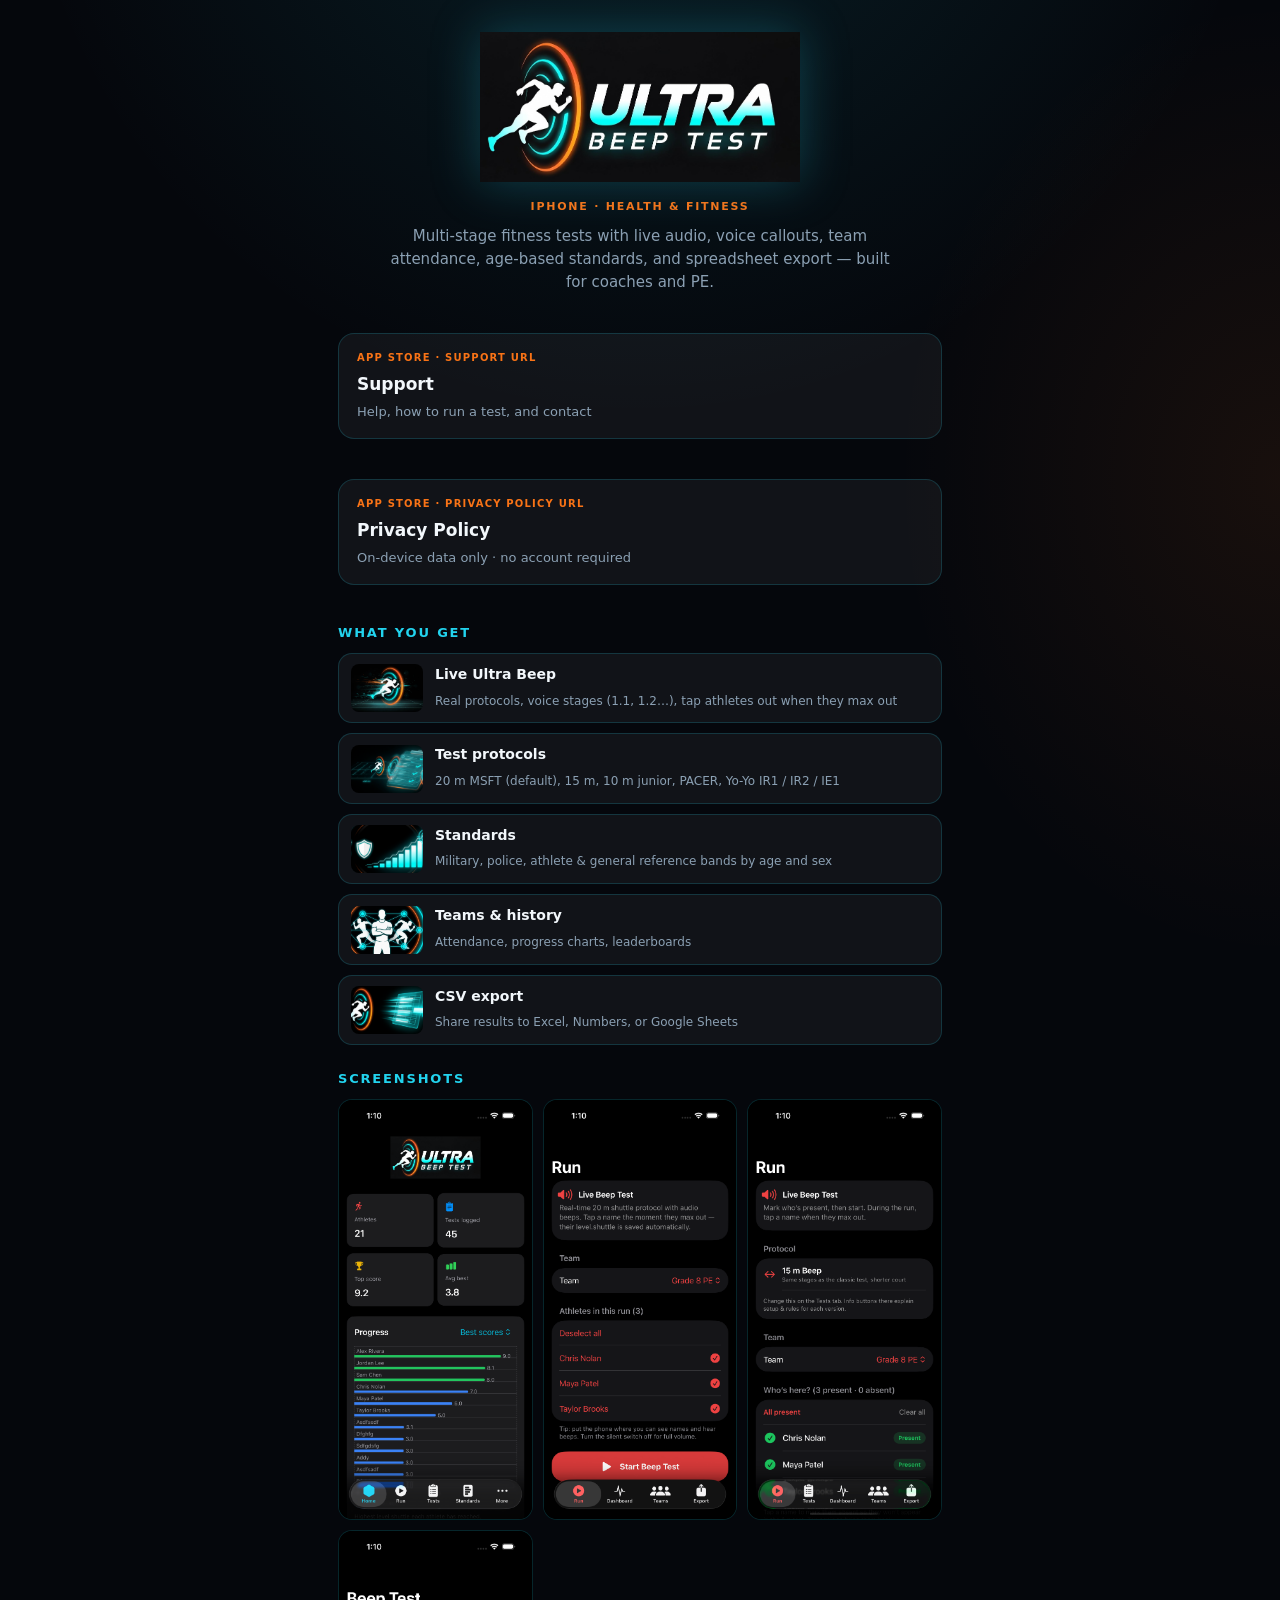
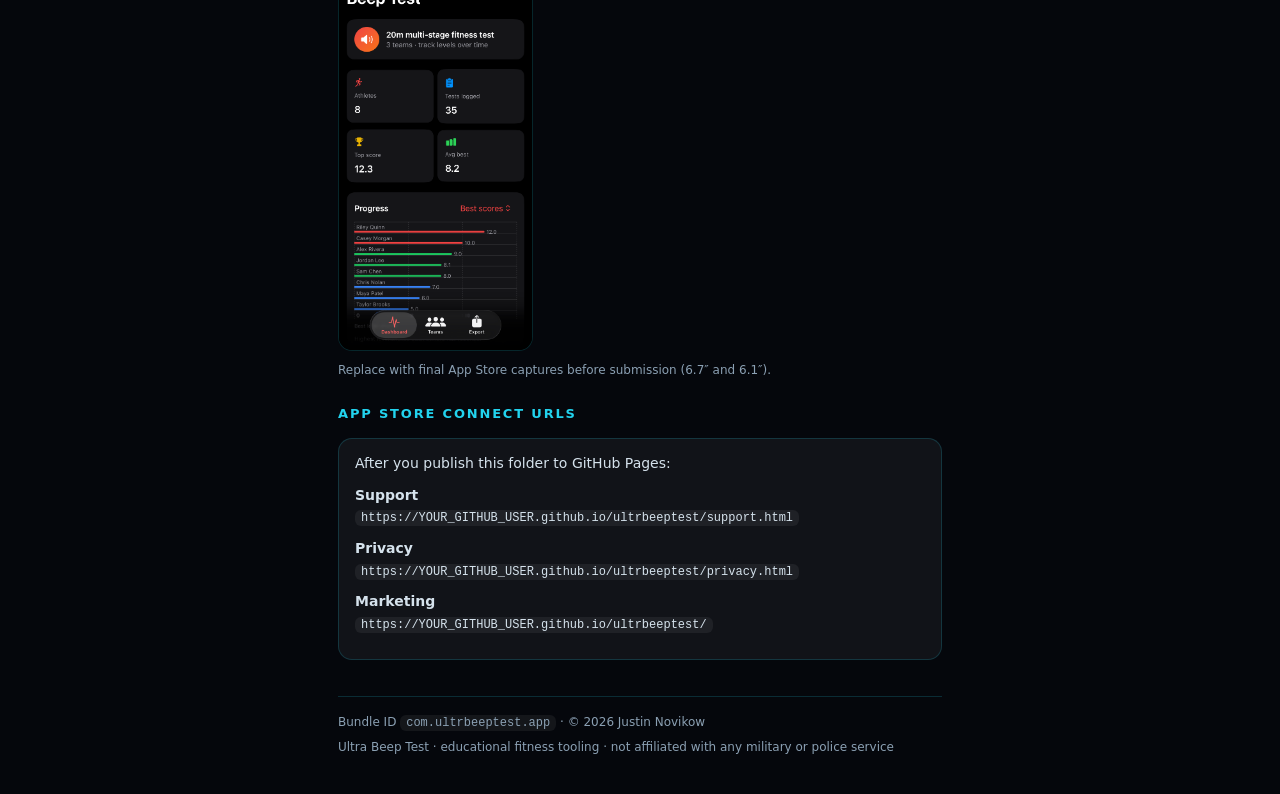
==== index.html @ 5203287b "Add files via upload" ====
<!DOCTYPE html>
<html lang="en">
<head>
  <meta charset="UTF-8" />
  <meta name="viewport" content="width=device-width, initial-scale=1, viewport-fit=cover" />
  <meta name="theme-color" content="#05070c" />
  <title>Ultra Beep Test</title>
  <meta name="description" content="Ultra Beep Test — multi-stage fitness test coaching for iPhone. Live beeps, teams, standards, and CSV export." />
  <link rel="icon" href="icon.png" type="image/png" />
  <link rel="apple-touch-icon" href="icon-512.png" />
  <meta property="og:title" content="Ultra Beep Test" />
  <meta property="og:description" content="Live multi-stage fitness tests for coaches, PE, and teams." />
  <meta property="og:image" content="logo.png" />
  <link rel="stylesheet" href="styles.css" />
</head>
<body>
  <header class="hero">
    <img class="logo" src="logo.png" width="320" height="auto" alt="Ultra Beep Test" />
    <p class="eyebrow">iPhone · Health &amp; Fitness</p>
    <h1 class="visually-hidden">Ultra Beep Test</h1>
    <p class="lede">
      Multi-stage fitness tests with live audio, voice callouts, team attendance,
      age-based standards, and spreadsheet export — built for coaches and PE.
    </p>
  </header>

  <nav class="cards" aria-label="App Store required pages">
    <a class="card link-card" href="support.html">
      <span class="card-kicker">App Store · Support URL</span>
      <strong>Support</strong>
      <span class="card-desc">Help, how to run a test, and contact</span>
    </a>
    <a class="card link-card" href="privacy.html">
      <span class="card-kicker">App Store · Privacy Policy URL</span>
      <strong>Privacy Policy</strong>
      <span class="card-desc">On-device data only · no account required</span>
    </a>
  </nav>

  <h2>What you get</h2>
  <div class="features">
    <div class="feature">
      <img src="hero-run.png" alt="" />
      <div>
        <strong>Live Ultra Beep</strong>
        <span>Real protocols, voice stages (1.1, 1.2…), tap athletes out when they max out</span>
      </div>
    </div>
    <div class="feature">
      <img src="hero-tests.png" alt="" />
      <div>
        <strong>Test protocols</strong>
        <span>20 m MSFT (default), 15 m, 10 m junior, PACER, Yo-Yo IR1 / IR2 / IE1</span>
      </div>
    </div>
    <div class="feature">
      <img src="hero-standards.png" alt="" />
      <div>
        <strong>Standards</strong>
        <span>Military, police, athlete &amp; general reference bands by age and sex</span>
      </div>
    </div>
    <div class="feature">
      <img src="hero-teams.png" alt="" />
      <div>
        <strong>Teams &amp; history</strong>
        <span>Attendance, progress charts, leaderboards</span>
      </div>
    </div>
    <div class="feature">
      <img src="hero-export.png" alt="" />
      <div>
        <strong>CSV export</strong>
        <span>Share results to Excel, Numbers, or Google Sheets</span>
      </div>
    </div>
  </div>

  <section class="shots" aria-label="Screenshots">
    <h2>Screenshots</h2>
    <div class="shot-grid">
      <img src="1.png" alt="Ultra Beep Test home screen" loading="lazy" />
      <img src="2.png" alt="Ultra Beep Test run setup" loading="lazy" />
      <img src="3.png" alt="Ultra Beep Test app screen" loading="lazy" />
      <img src="4.png" alt="Ultra Beep Test dashboard" loading="lazy" />
    </div>
    <p class="meta" style="margin-top:10px">Replace with final App Store captures before submission (6.7″ and 6.1″).</p>
  </section>

  <h2>App Store Connect URLs</h2>
  <div class="card urls">
    <p>After you publish this folder to GitHub Pages:</p>
    <p><strong>Support</strong><br /><code>https://YOUR_GITHUB_USER.github.io/ultrbeeptest/support.html</code></p>
    <p><strong>Privacy</strong><br /><code>https://YOUR_GITHUB_USER.github.io/ultrbeeptest/privacy.html</code></p>
    <p><strong>Marketing</strong><br /><code>https://YOUR_GITHUB_USER.github.io/ultrbeeptest/</code></p>
  </div>

  <footer class="foot">
    <p>Bundle ID <code>com.ultrbeeptest.app</code> · © 2026 Justin Novikow</p>
    <p>Ultra Beep Test · educational fitness tooling · not affiliated with any military or police service</p>
  </footer>
</body>
</html>
---- styles.css ----
:root {
  --bg: #05070c;
  --fg: #f2f7fb;
  --muted: #8ba0b3;
  --accent: #22d3ee;
  --orange: #f97316;
  --card: rgba(255, 255, 255, 0.05);
  --border: rgba(34, 211, 238, 0.18);
}

* {
  box-sizing: border-box;
  margin: 0;
  padding: 0;
}

body {
  font-family: "SF Pro Display", "Segoe UI", system-ui, -apple-system, sans-serif;
  background:
    radial-gradient(ellipse 90% 50% at 50% -10%, rgba(34, 211, 238, 0.12), transparent 55%),
    radial-gradient(ellipse 60% 40% at 100% 20%, rgba(249, 115, 22, 0.08), transparent 50%),
    var(--bg);
  color: var(--fg);
  line-height: 1.55;
  padding: 24px 18px calc(32px + env(safe-area-inset-bottom));
  max-width: 640px;
  margin: 0 auto;
  min-height: 100vh;
}

h1 {
  font-size: 22px;
  letter-spacing: 0.04em;
  margin-bottom: 6px;
}

h2 {
  font-size: 13px;
  letter-spacing: 0.14em;
  text-transform: uppercase;
  color: var(--accent);
  margin: 24px 0 10px;
}

h3 {
  font-size: 13px;
  color: var(--muted);
  margin: 14px 0 6px;
  font-weight: 600;
}

.meta {
  color: var(--muted);
  font-size: 12px;
  margin-bottom: 22px;
}

p,
li {
  font-size: 14px;
  color: #d5e2ec;
  margin-bottom: 10px;
}

ul {
  padding-left: 1.2em;
  margin-bottom: 10px;
}

a {
  color: var(--accent);
}

code {
  font-size: 12px;
  background: rgba(255, 255, 255, 0.06);
  padding: 1px 6px;
  border-radius: 6px;
}

.card {
  background: var(--card);
  border: 1px solid var(--border);
  border-radius: 14px;
  padding: 14px 16px;
  margin: 14px 0;
}

.back {
  display: inline-block;
  margin-bottom: 16px;
  font-size: 13px;
  font-weight: 700;
  letter-spacing: 0.08em;
  text-transform: uppercase;
  text-decoration: none;
  color: var(--muted);
}

.back:hover {
  color: var(--accent);
}

.hero {
  margin: 8px 0 24px;
  text-align: center;
}

.logo {
  display: block;
  margin: 0 auto 16px;
  max-width: min(320px, 88vw);
  height: auto;
  filter: drop-shadow(0 0 24px rgba(34, 211, 238, 0.25));
}

.logo-sm {
  max-width: 180px;
  margin: 0 0 14px;
  filter: drop-shadow(0 0 12px rgba(34, 211, 238, 0.2));
}

.eyebrow {
  font-size: 11px;
  font-weight: 700;
  letter-spacing: 0.16em;
  text-transform: uppercase;
  color: var(--orange);
  margin-bottom: 10px;
}

.lede {
  font-size: 15px;
  color: var(--muted);
  max-width: 34em;
  margin: 0 auto;
}

.visually-hidden {
  position: absolute;
  width: 1px;
  height: 1px;
  padding: 0;
  margin: -1px;
  overflow: hidden;
  clip: rect(0, 0, 0, 0);
  border: 0;
}

.cards {
  display: grid;
  gap: 12px;
  margin: 8px 0 8px;
}

.link-card {
  display: block;
  text-decoration: none;
  color: inherit;
  background: var(--card);
  border: 1px solid var(--border);
  border-radius: 16px;
  padding: 16px 18px;
  transition: border-color 0.15s ease, transform 0.15s ease;
}

.link-card:hover {
  border-color: rgba(34, 211, 238, 0.45);
  transform: translateY(-1px);
}

.card-kicker {
  display: block;
  font-size: 10px;
  font-weight: 700;
  letter-spacing: 0.12em;
  text-transform: uppercase;
  color: var(--orange);
  margin-bottom: 6px;
}

.link-card strong {
  display: block;
  font-size: 17px;
  color: var(--fg);
  margin-bottom: 4px;
}

.card-desc {
  display: block;
  font-size: 13px;
  color: var(--muted);
}

.features {
  display: grid;
  gap: 10px;
  margin-top: 8px;
}

.feature {
  display: grid;
  grid-template-columns: 72px 1fr;
  gap: 12px;
  align-items: center;
  background: var(--card);
  border: 1px solid var(--border);
  border-radius: 14px;
  padding: 10px 12px;
  overflow: hidden;
}

.feature img {
  width: 72px;
  height: 48px;
  object-fit: cover;
  border-radius: 8px;
  background: #000;
}

.feature strong {
  display: block;
  font-size: 14px;
  margin-bottom: 2px;
}

.feature span {
  font-size: 12px;
  color: var(--muted);
}

.shots {
  margin-top: 8px;
}

.shot-grid {
  display: grid;
  grid-template-columns: repeat(2, minmax(0, 1fr));
  gap: 10px;
}

.shot-grid img {
  width: 100%;
  height: auto;
  border-radius: 14px;
  border: 1px solid var(--border);
  background: #000;
  display: block;
}

.urls {
  font-size: 12px;
  color: var(--muted);
}

.urls code {
  word-break: break-all;
}

.foot {
  margin-top: 36px;
  padding-top: 16px;
  border-top: 1px solid var(--border);
  color: var(--muted);
  font-size: 12px;
}

.foot p {
  color: var(--muted);
  font-size: 12px;
  margin-bottom: 6px;
}

@media (min-width: 520px) {
  .shot-grid {
    grid-template-columns: repeat(3, minmax(0, 1fr));
  }
}
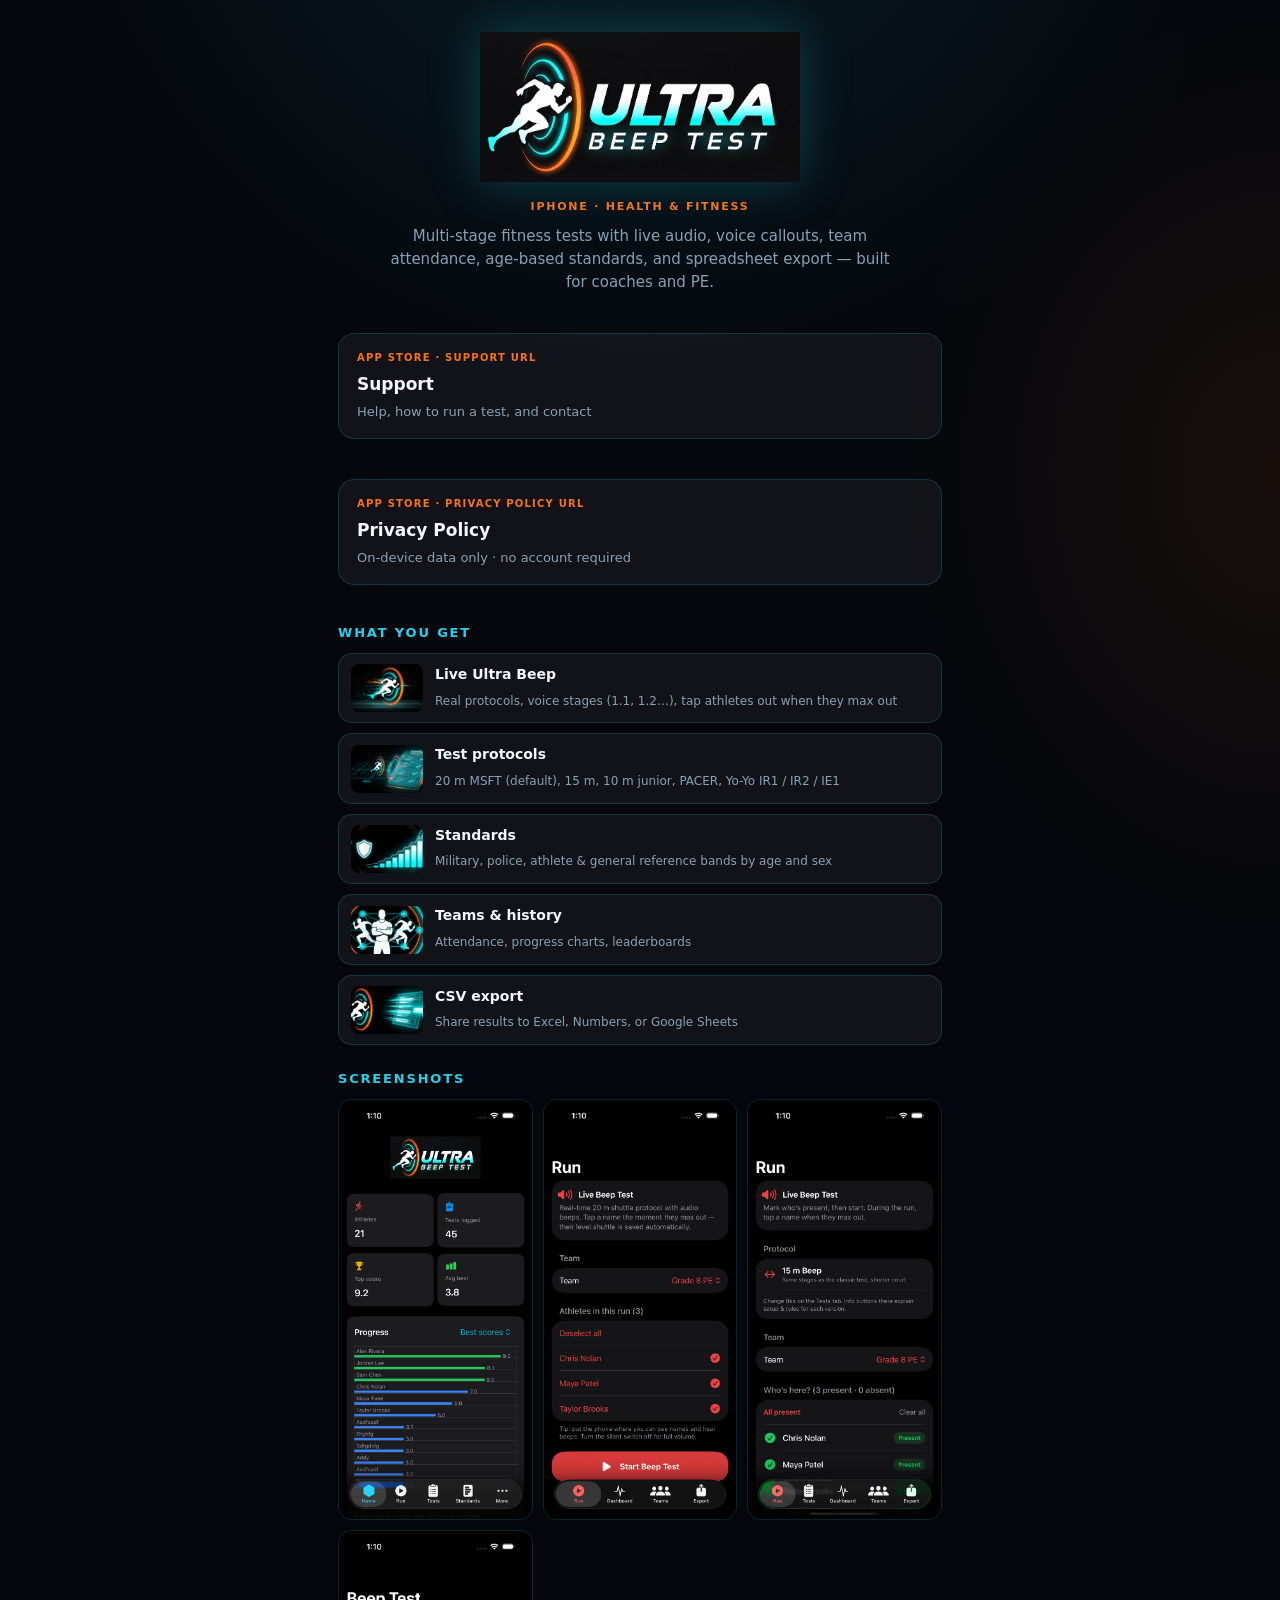
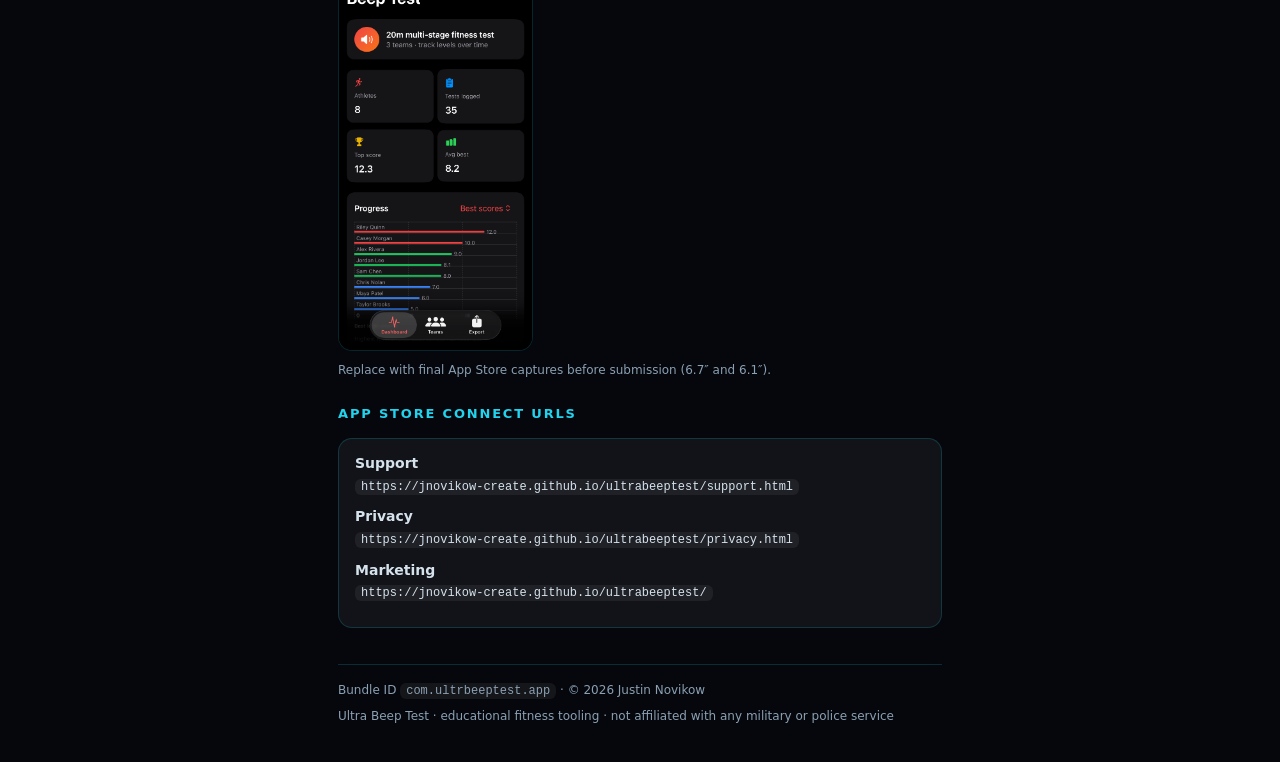
==== commit ce4bbb1f: "Add files via upload" ====
--- a/index.html
+++ b/index.html
@@ -89,10 +89,9 @@
 
   <h2>App Store Connect URLs</h2>
   <div class="card urls">
-    <p>After you publish this folder to GitHub Pages:</p>
-    <p><strong>Support</strong><br /><code>https://YOUR_GITHUB_USER.github.io/ultrbeeptest/support.html</code></p>
-    <p><strong>Privacy</strong><br /><code>https://YOUR_GITHUB_USER.github.io/ultrbeeptest/privacy.html</code></p>
-    <p><strong>Marketing</strong><br /><code>https://YOUR_GITHUB_USER.github.io/ultrbeeptest/</code></p>
+    <p><strong>Support</strong><br /><code>https://jnovikow-create.github.io/ultrabeeptest/support.html</code></p>
+    <p><strong>Privacy</strong><br /><code>https://jnovikow-create.github.io/ultrabeeptest/privacy.html</code></p>
+    <p><strong>Marketing</strong><br /><code>https://jnovikow-create.github.io/ultrabeeptest/</code></p>
   </div>
 
   <footer class="foot">
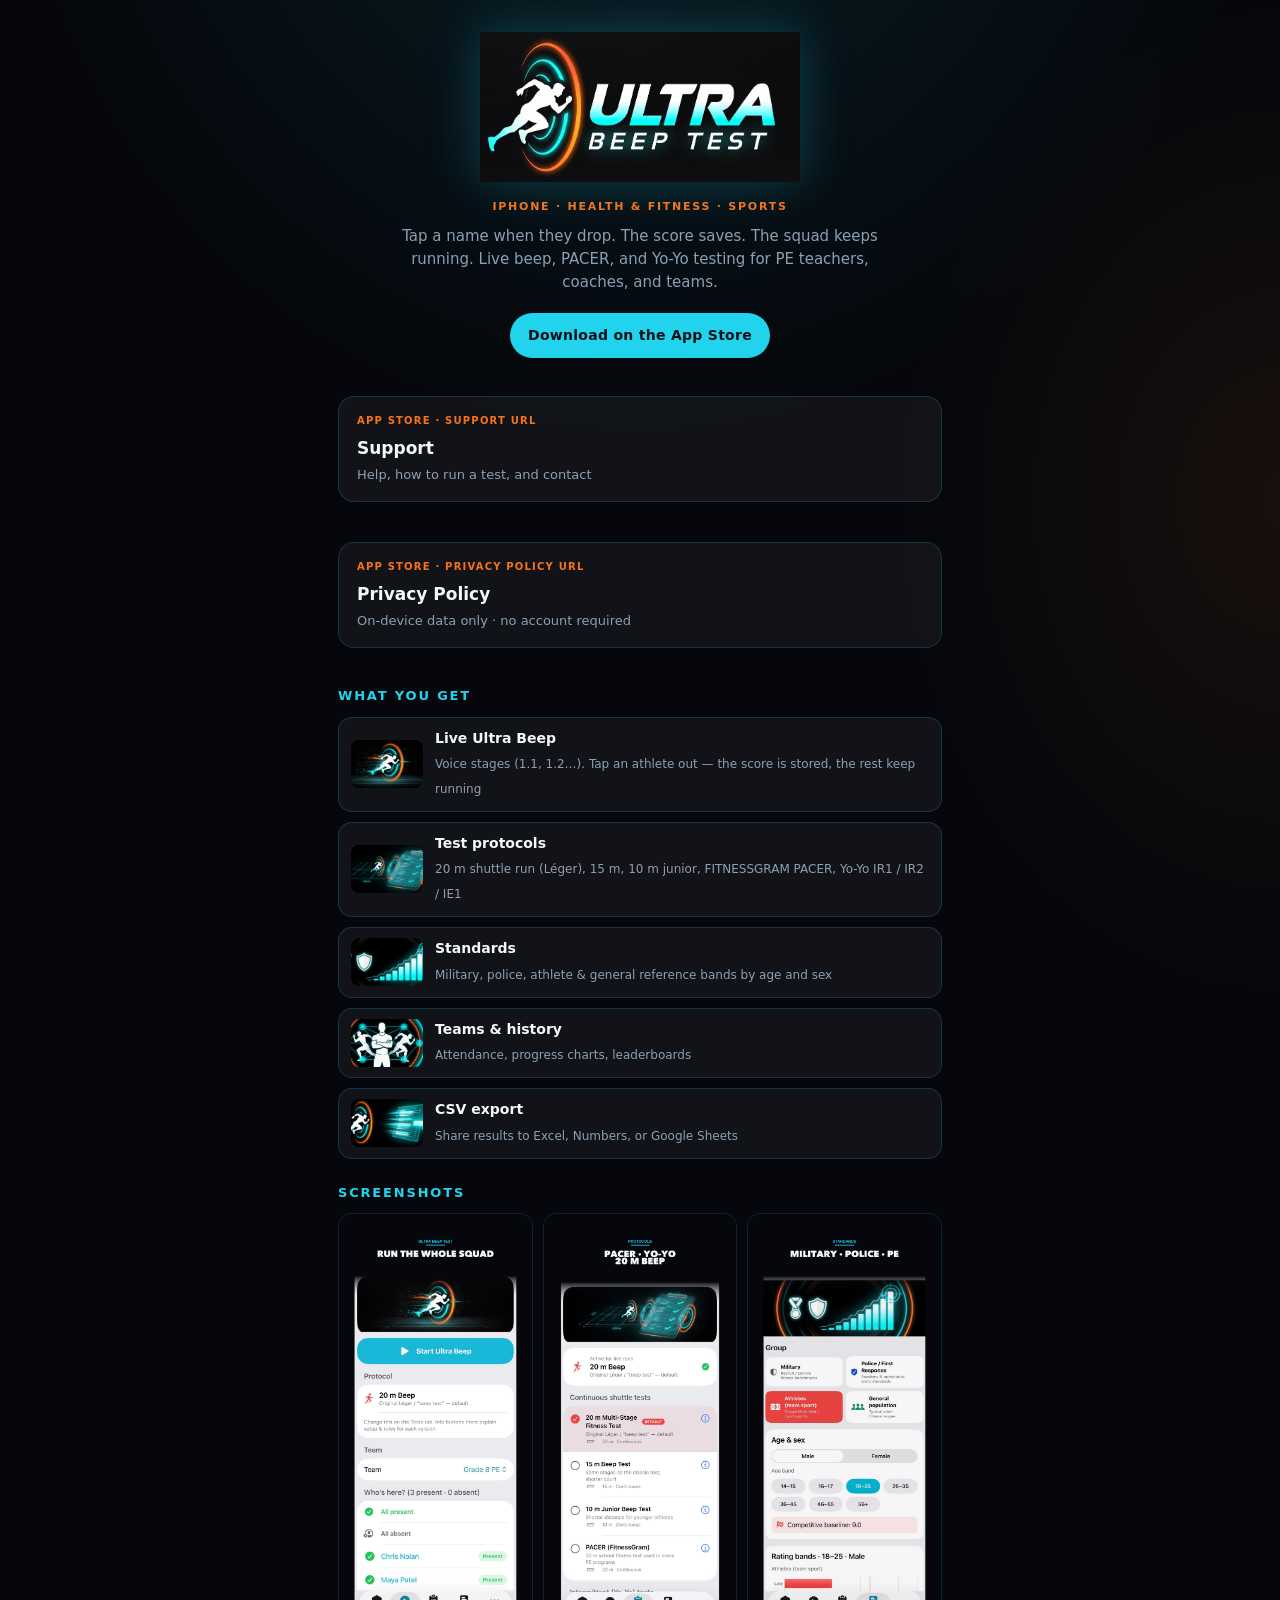
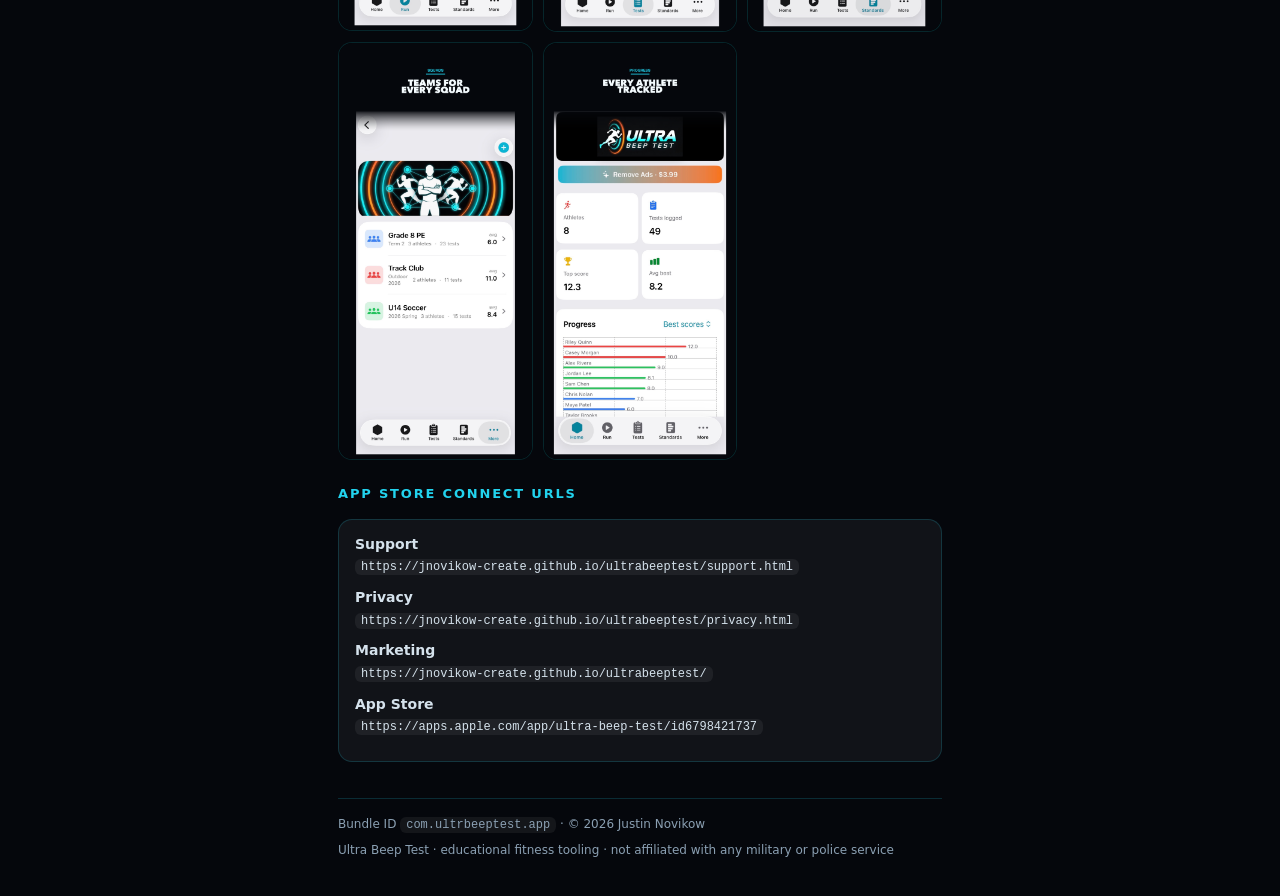
==== commit a6d33175: "Marketing site: App Store CTA, ASO copy, captioned screenshots" ====
--- a/index.html
+++ b/index.html
@@ -4,23 +4,26 @@
   <meta charset="UTF-8" />
   <meta name="viewport" content="width=device-width, initial-scale=1, viewport-fit=cover" />
   <meta name="theme-color" content="#05070c" />
-  <title>Ultra Beep Test</title>
-  <meta name="description" content="Ultra Beep Test — multi-stage fitness test coaching for iPhone. Live beeps, teams, standards, and CSV export." />
+  <title>Ultra Beep Test — live shuttle run for teams</title>
+  <meta name="description" content="Live beep / bleep / PACER / Yo-Yo test for iPhone. Tap athletes out, voice stages, teams, standards, CSV. Built for PE teachers and coaches." />
   <link rel="icon" href="icon.png" type="image/png" />
   <link rel="apple-touch-icon" href="icon-512.png" />
-  <meta property="og:title" content="Ultra Beep Test" />
-  <meta property="og:description" content="Live multi-stage fitness tests for coaches, PE, and teams." />
+  <meta property="og:title" content="Ultra Beep Test — live shuttle run for teams" />
+  <meta property="og:description" content="Tap a name when they drop. The score saves. The squad keeps running." />
   <meta property="og:image" content="logo.png" />
   <link rel="stylesheet" href="styles.css" />
 </head>
 <body>
   <header class="hero">
     <img class="logo" src="logo.png" width="320" height="auto" alt="Ultra Beep Test" />
-    <p class="eyebrow">iPhone · Health &amp; Fitness</p>
+    <p class="eyebrow">iPhone · Health &amp; Fitness · Sports</p>
     <h1 class="visually-hidden">Ultra Beep Test</h1>
     <p class="lede">
-      Multi-stage fitness tests with live audio, voice callouts, team attendance,
-      age-based standards, and spreadsheet export — built for coaches and PE.
+      Tap a name when they drop. The score saves. The squad keeps running.
+      Live beep, PACER, and Yo-Yo testing for PE teachers, coaches, and teams.
+    </p>
+    <p class="cta-wrap">
+      <a class="cta" href="https://apps.apple.com/app/ultra-beep-test/id6798421737">Download on the App Store</a>
     </p>
   </header>
 
@@ -43,14 +46,14 @@
       <img src="hero-run.png" alt="" />
       <div>
         <strong>Live Ultra Beep</strong>
-        <span>Real protocols, voice stages (1.1, 1.2…), tap athletes out when they max out</span>
+        <span>Voice stages (1.1, 1.2…). Tap an athlete out — the score is stored, the rest keep running</span>
       </div>
     </div>
     <div class="feature">
       <img src="hero-tests.png" alt="" />
       <div>
         <strong>Test protocols</strong>
-        <span>20 m MSFT (default), 15 m, 10 m junior, PACER, Yo-Yo IR1 / IR2 / IE1</span>
+        <span>20 m shuttle run (Léger), 15 m, 10 m junior, FITNESSGRAM PACER, Yo-Yo IR1 / IR2 / IE1</span>
       </div>
     </div>
     <div class="feature">
@@ -79,12 +82,12 @@
   <section class="shots" aria-label="Screenshots">
     <h2>Screenshots</h2>
     <div class="shot-grid">
-      <img src="1.png" alt="Ultra Beep Test home screen" loading="lazy" />
-      <img src="2.png" alt="Ultra Beep Test run setup" loading="lazy" />
-      <img src="3.png" alt="Ultra Beep Test app screen" loading="lazy" />
-      <img src="4.png" alt="Ultra Beep Test dashboard" loading="lazy" />
+      <img src="aso-1.png" alt="Run the whole squad — Start Ultra Beep" loading="lazy" />
+      <img src="aso-2.png" alt="PACER, Yo-Yo, and 20 m beep protocols" loading="lazy" />
+      <img src="aso-3.png" alt="Military, police, and PE standards" loading="lazy" />
+      <img src="aso-4.png" alt="Teams for every squad" loading="lazy" />
+      <img src="aso-5.png" alt="Every athlete tracked" loading="lazy" />
     </div>
-    <p class="meta" style="margin-top:10px">Replace with final App Store captures before submission (6.7″ and 6.1″).</p>
   </section>
 
   <h2>App Store Connect URLs</h2>
@@ -92,6 +95,7 @@
     <p><strong>Support</strong><br /><code>https://jnovikow-create.github.io/ultrabeeptest/support.html</code></p>
     <p><strong>Privacy</strong><br /><code>https://jnovikow-create.github.io/ultrabeeptest/privacy.html</code></p>
     <p><strong>Marketing</strong><br /><code>https://jnovikow-create.github.io/ultrabeeptest/</code></p>
+    <p><strong>App Store</strong><br /><code>https://apps.apple.com/app/ultra-beep-test/id6798421737</code></p>
   </div>
 
   <footer class="foot">
--- a/styles.css
+++ b/styles.css
@@ -136,6 +136,26 @@
   margin: 0 auto;
 }
 
+.cta-wrap {
+  margin: 18px 0 4px;
+}
+
+.cta {
+  display: inline-block;
+  background: var(--accent);
+  color: #041016;
+  font-weight: 800;
+  font-size: 14px;
+  letter-spacing: 0.02em;
+  text-decoration: none;
+  padding: 12px 18px;
+  border-radius: 999px;
+}
+
+.cta:hover {
+  filter: brightness(1.08);
+}
+
 .visually-hidden {
   position: absolute;
   width: 1px;
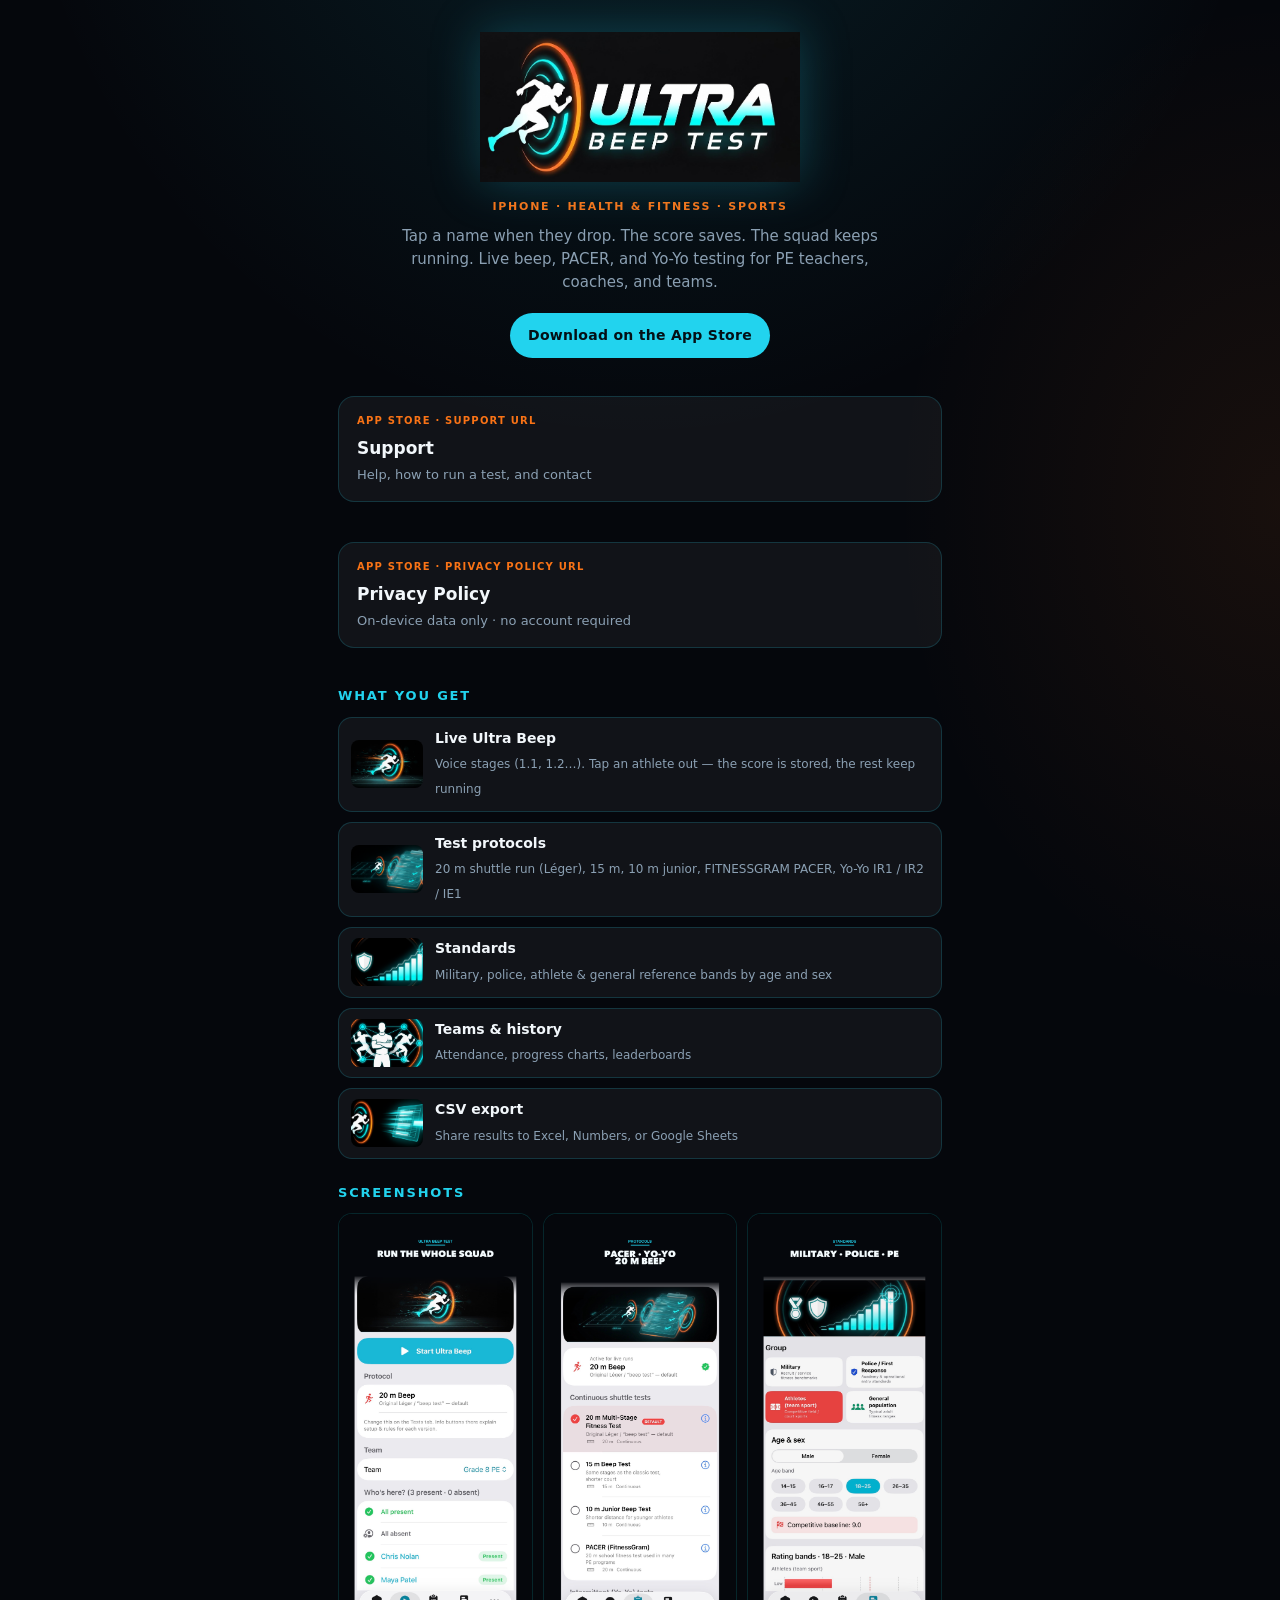
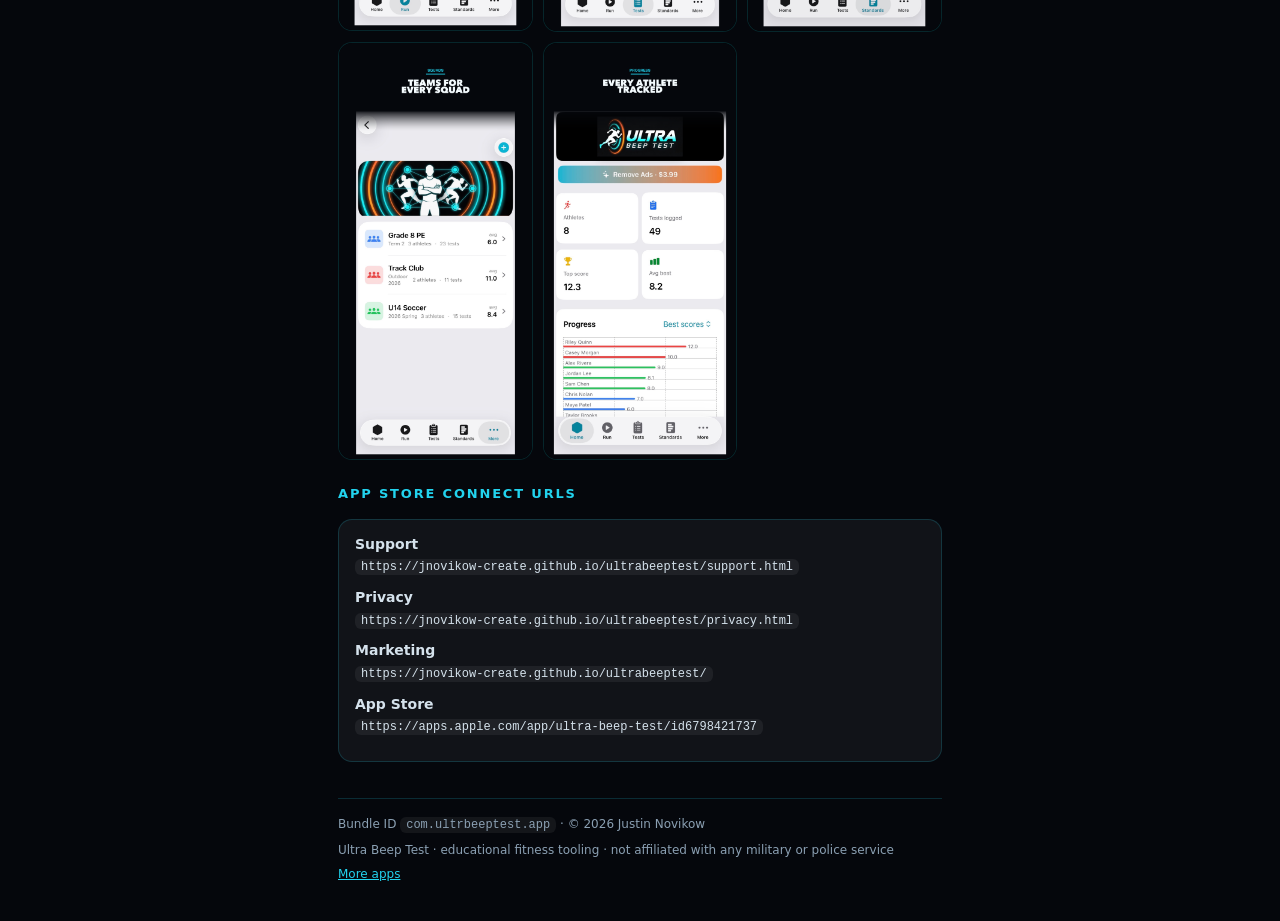
==== commit 20c22106: "Ultra Beep Test support and privacy pages for App Store" ====
--- a/index.html
+++ b/index.html
@@ -101,6 +101,7 @@
   <footer class="foot">
     <p>Bundle ID <code>com.ultrbeeptest.app</code> · © 2026 Justin Novikow</p>
     <p>Ultra Beep Test · educational fitness tooling · not affiliated with any military or police service</p>
+    <p><a href="https://jnovikow-create.github.io/">More apps</a></p>
   </footer>
 </body>
 </html>
